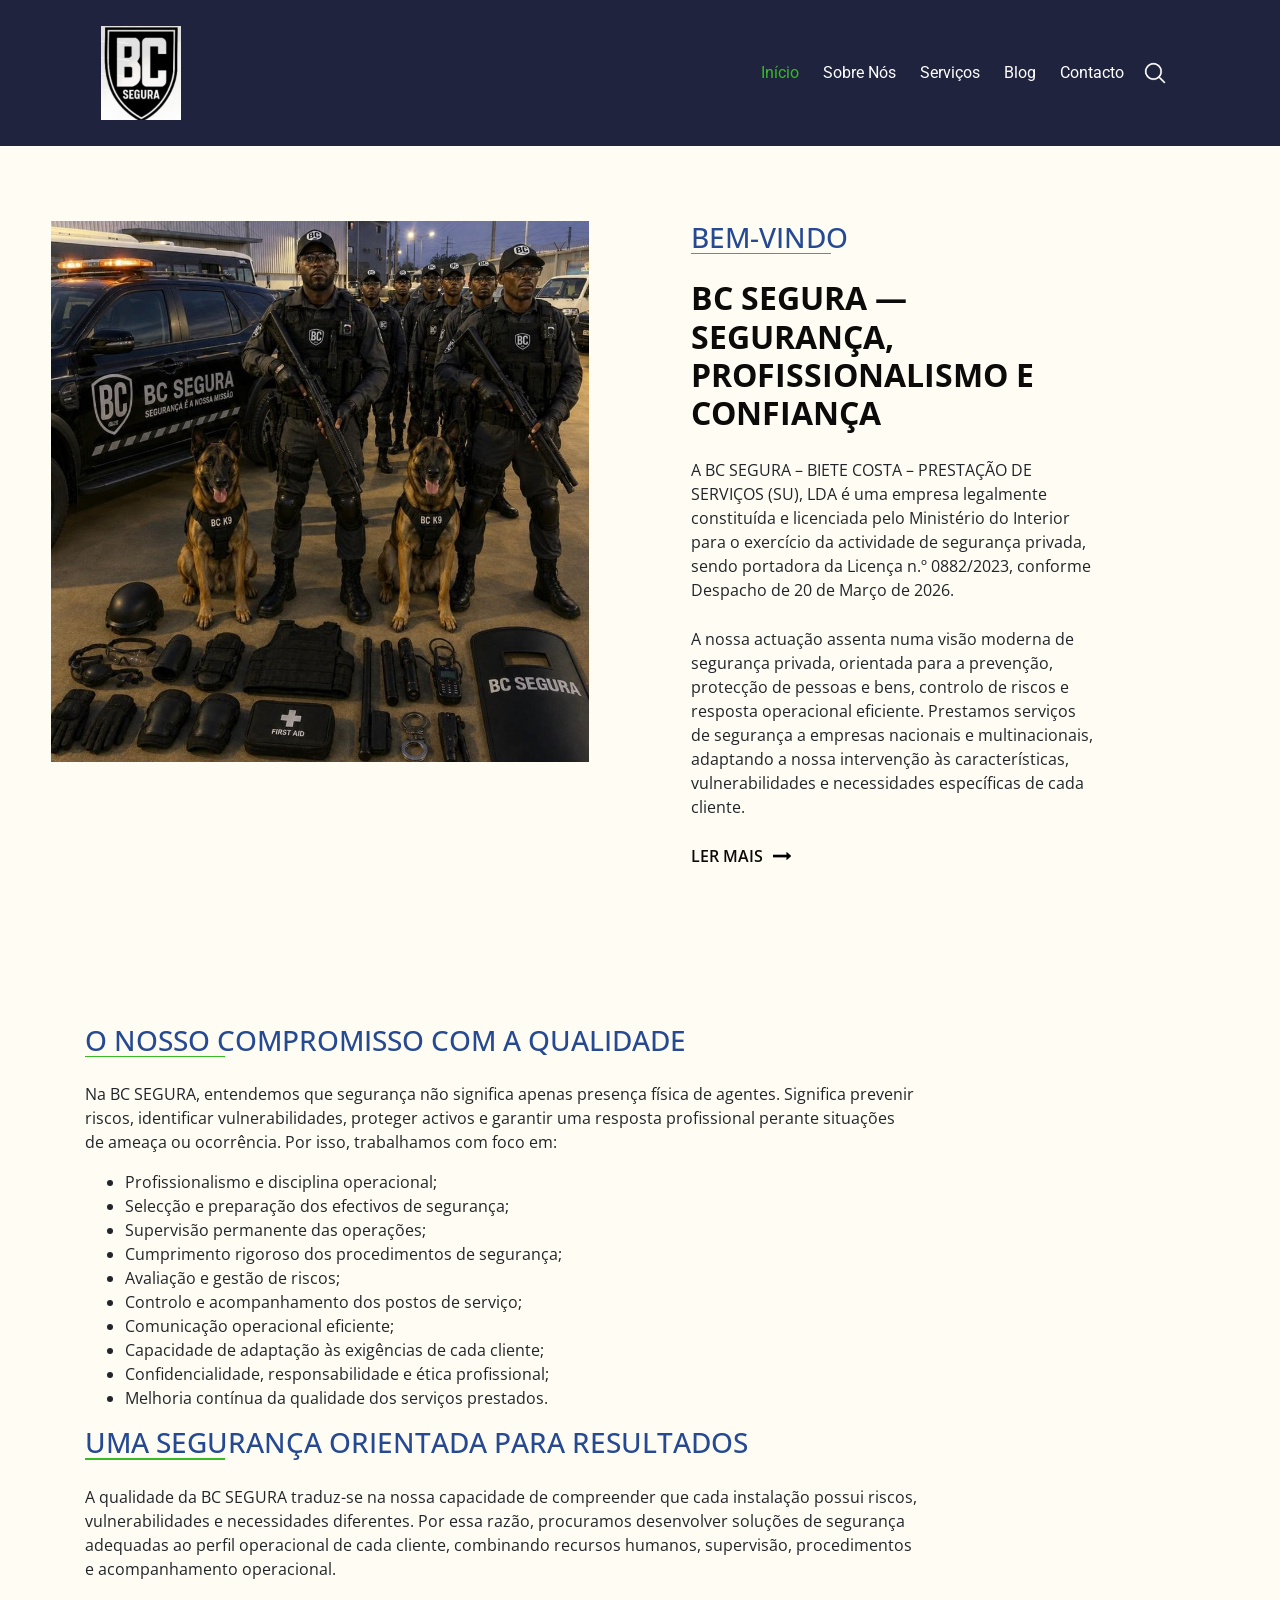
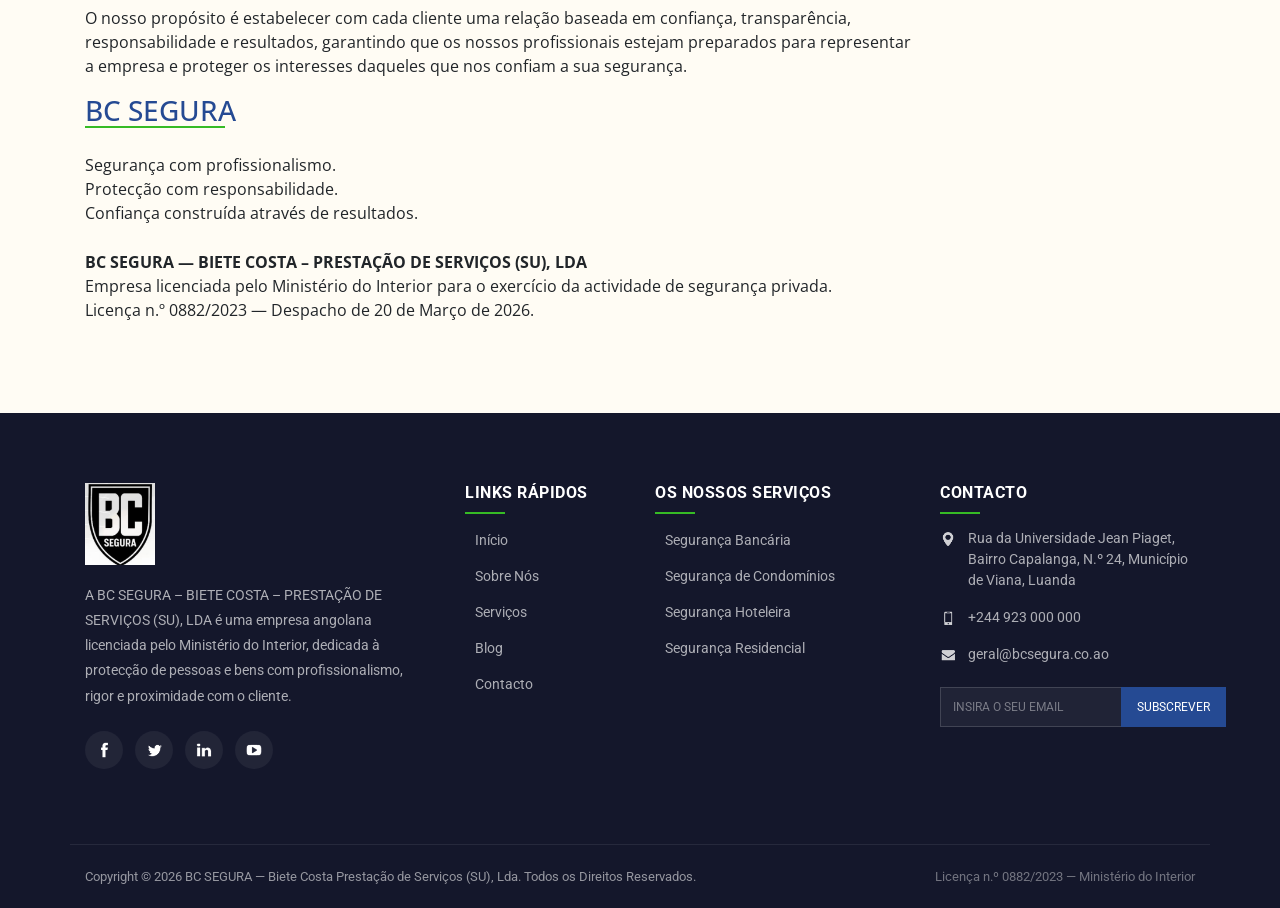
==== public/about.html @ d8d8427f "primeiro commit" ====
<!DOCTYPE html>
<html>

<head>
  <!-- Basic -->
  <meta charset="utf-8" />
  <meta http-equiv="X-UA-Compatible" content="IE=edge" />
  <!-- Mobile Metas -->
  <meta name="viewport" content="width=device-width, initial-scale=1, shrink-to-fit=no" />
  <!-- Site Metas -->
  <meta name="keywords" content="" />
  <meta name="description" content="" />
  <meta name="author" content="" />

  <title>BC Segura</title>

  <!-- slider stylesheet -->
  <link rel="stylesheet" type="text/css"
    href="https://cdnjs.cloudflare.com/ajax/libs/OwlCarousel2/2.1.3/assets/owl.carousel.min.css" />

  <!-- bootstrap core css -->
  <link rel="stylesheet" type="text/css" href="css/bootstrap.css" />

  <!-- fonts style -->
  <link href="https://fonts.googleapis.com/css?family=Open+Sans:300,400,600,700|Roboto:400,500&display=swap"
    rel="stylesheet" />
  <!-- Custom styles for this template -->
  <link href="css/style.css" rel="stylesheet" />
  <!-- responsive style -->
  <link href="css/responsive.css" rel="stylesheet" />
</head>

<body>
  <!-- header section strats -->
  <header class="header_section">
    <div class="container">
      <nav class="navbar navbar-expand-lg custom_nav-container ">
        <a class="navbar-brand" href="#">
          <div class="logo_box">
            <img src="images/logo.png" alt="" />
          </div>
        </a>
        <button class="navbar-toggler" type="button" data-toggle="collapse" data-target="#navbarSupportedContent"
          aria-controls="navbarSupportedContent" aria-expanded="false" aria-label="Toggle navigation">
          <span class="navbar-toggler-icon"></span>
        </button>

        <div class="collapse navbar-collapse" id="navbarSupportedContent">
          <ul class="navbar-nav ml-auto mr-2">
            <li class="nav-item active">
              <a class="nav-link" href="index.html">Início <span class="sr-only">(actual)</span></a>
            </li>
            <li class="nav-item">
              <a class="nav-link" href="about.html">Sobre Nós</a>
            </li>
            <li class="nav-item">
              <a class="nav-link" href="service.html">Serviços</a>
            </li>
            <li class="nav-item">
              <a class="nav-link" href="blog.html">Blog</a>
            </li>
            <li class="nav-item">
              <a class="nav-link" href="contact.html">Contacto</a>
            </li>
          </ul>
          <form class="form-inline my-2 my-lg-0">
            <input class="form-control nav_search-input mr-sm-2 d-none" type="search" placeholder="Pesquisar"
              aria-label="Pesquisar" value="" />
            <button class="btn  my-2 my-sm-0 nav_search-btn" type="submit"></button>
          </form>
        </div>
      </nav>
    </div>
  </header>
  <!-- end header section -->

  <!-- slider section -->


  <!-- end slider section -->

  <!-- welcome section -->
  <section class="welcome_section layout_padding">
    <div class="container-fluid">
      <div class="row">
        <div class=" col-md-6">
          <div>
            <img class="img-fluid" src="images/welcome.jpg" alt="" />
          </div>
        </div>
        <div class=" col-md-6">
          <div class="welcome_detail">
            <h3>
              Bem-vindo
            </h3>
            <h2>
              BC SEGURA — Segurança, Profissionalismo e Confiança
            </h2>
            <p>
              A BC SEGURA – BIETE COSTA – PRESTAÇÃO DE SERVIÇOS (SU), LDA é uma empresa
              legalmente constituída e licenciada pelo Ministério do Interior para o
              exercício da actividade de segurança privada, sendo portadora da Licença
              n.º 0882/2023, conforme Despacho de 20 de Março de 2026.
            </p>
            <p>
              A nossa actuação assenta numa visão moderna de segurança privada, orientada
              para a prevenção, protecção de pessoas e bens, controlo de riscos e resposta
              operacional eficiente. Prestamos serviços de segurança a empresas nacionais
              e multinacionais, adaptando a nossa intervenção às características,
              vulnerabilidades e necessidades específicas de cada cliente.
            </p>
            <div class="welcome_detail-btn">
              <a href="about.html#quality">
                <span>
                  Ler Mais
                </span>
                <img src="images/arrow-black.png" alt="" class="ml-2" />
              </a>
            </div>
          </div>
        </div>
      </div>
    </div>
  </section>
  <!-- end welcome section -->

  <!-- quality section -->
  <section id="quality" class="welcome_section layout_padding">
    <div class="container">
      <div class="welcome_detail">
        <h3>
          O nosso compromisso com a qualidade
        </h3>
        <p>
          Na BC SEGURA, entendemos que segurança não significa apenas presença física de
          agentes. Significa prevenir riscos, identificar vulnerabilidades, proteger
          activos e garantir uma resposta profissional perante situações de ameaça ou
          ocorrência. Por isso, trabalhamos com foco em:
        </p>
        <ul>
          <li>Profissionalismo e disciplina operacional;</li>
          <li>Selecção e preparação dos efectivos de segurança;</li>
          <li>Supervisão permanente das operações;</li>
          <li>Cumprimento rigoroso dos procedimentos de segurança;</li>
          <li>Avaliação e gestão de riscos;</li>
          <li>Controlo e acompanhamento dos postos de serviço;</li>
          <li>Comunicação operacional eficiente;</li>
          <li>Capacidade de adaptação às exigências de cada cliente;</li>
          <li>Confidencialidade, responsabilidade e ética profissional;</li>
          <li>Melhoria contínua da qualidade dos serviços prestados.</li>
        </ul>

        <h3>
          Uma segurança orientada para resultados
        </h3>
        <p>
          A qualidade da BC SEGURA traduz-se na nossa capacidade de compreender que cada
          instalação possui riscos, vulnerabilidades e necessidades diferentes. Por essa
          razão, procuramos desenvolver soluções de segurança adequadas ao perfil
          operacional de cada cliente, combinando recursos humanos, supervisão,
          procedimentos e acompanhamento operacional.
        </p>
        <p>
          O nosso propósito é estabelecer com cada cliente uma relação baseada em
          confiança, transparência, responsabilidade e resultados, garantindo que os
          nossos profissionais estejam preparados para representar a empresa e proteger
          os interesses daqueles que nos confiam a sua segurança.
        </p>

        <h3>
          BC SEGURA
        </h3>
        <p>
          Segurança com profissionalismo.<br />
          Protecção com responsabilidade.<br />
          Confiança construída através de resultados.
        </p>

        <p>
          <strong>BC SEGURA — BIETE COSTA – PRESTAÇÃO DE SERVIÇOS (SU), LDA</strong><br />
          Empresa licenciada pelo Ministério do Interior para o exercício da actividade
          de segurança privada.<br />
          Licença n.º 0882/2023 — Despacho de 20 de Março de 2026.
        </p>
      </div>
    </div>
  </section>
  <!-- end quality section -->

  <!-- footer section -->
  <footer class="footer_section">
    <div class="container">
      <div class="row footer_top">
        <div class="col-lg-4 col-md-6 footer_col footer_about">
          <div class="footer_logo">
            <img src="images/logo.png" alt="BC SEGURA" />
          </div>
          <p>
            A BC SEGURA – BIETE COSTA – PRESTAÇÃO DE SERVIÇOS (SU), LDA é uma empresa
            angolana licenciada pelo Ministério do Interior, dedicada à protecção de
            pessoas e bens com profissionalismo, rigor e proximidade com o cliente.
          </p>
          <div class="footer_social">
            <a href="" aria-label="Facebook"><img src="images/fb.png" alt="Facebook" /></a>
            <a href="" aria-label="Twitter"><img src="images/twitter.png" alt="Twitter" /></a>
            <a href="" aria-label="LinkedIn"><img src="images/linkedin.png" alt="LinkedIn" /></a>
            <a href="" aria-label="YouTube"><img src="images/youtube.png" alt="YouTube" /></a>
          </div>
        </div>

        <div class="col-lg-2 col-md-6 footer_col">
          <h4>Links Rápidos</h4>
          <ul class="footer_links">
            <li><a href="index.html">Início</a></li>
            <li><a href="about.html">Sobre Nós</a></li>
            <li><a href="service.html">Serviços</a></li>
            <li><a href="blog.html">Blog</a></li>
            <li><a href="contact.html">Contacto</a></li>
          </ul>
        </div>

        <div class="col-lg-3 col-md-6 footer_col">
          <h4>Os Nossos Serviços</h4>
          <ul class="footer_links">
            <li><a href="service.html">Segurança Bancária</a></li>
            <li><a href="service.html">Segurança de Condomínios</a></li>
            <li><a href="service.html">Segurança Hoteleira</a></li>
            <li><a href="service.html">Segurança Residencial</a></li>
          </ul>
        </div>

        <div class="col-lg-3 col-md-6 footer_col">
          <h4>Contacto</h4>
          <div class="footer_contact-item">
            <img src="images/location.png" alt="" />
            <span>Rua da Universidade Jean Piaget, Bairro Capalanga, N.º 24, Município de Viana, Luanda</span>
          </div>
          <div class="footer_contact-item">
            <img src="images/phone.png" alt="" />
            <span>+244 923 000 000</span>
          </div>
          <div class="footer_contact-item">
            <img src="images/mail.png" alt="" />
            <span>geral@bcsegura.co.ao</span>
          </div>
          <form class="footer_newsletter" action="">
            <input type="email" placeholder="INSIRA O SEU EMAIL" required />
            <button type="submit">Subscrever</button>
          </form>
        </div>
      </div>

      <div class="footer_bottom">
        <p>
          Copyright &copy; 2026 BC SEGURA — Biete Costa Prestação de Serviços (SU), Lda.
          Todos os Direitos Reservados.
        </p>
        <p class="footer_license">
          Licença n.º 0882/2023 — Ministério do Interior
        </p>
      </div>
    </div>
  </footer>
  <!-- end footer section -->

  <script type="text/javascript" src="js/jquery-3.4.1.min.js"></script>
  <script type="text/javascript" src="js/bootstrap.js"></script>
  <script type="text/javascript" src="https://cdnjs.cloudflare.com/ajax/libs/OwlCarousel2/2.2.1/owl.carousel.min.js">
  </script>
  <script type="text/javascript">
    $(".owl-carousel").owlCarousel({
      loop: true,
      margin: 20,
      nav: true,
      navText: [],
      autoplay: true,
      autoplayHoverPause: true,
      responsive: {
        0: {
          items: 1
        },
        600: {
          items: 2
        },
        1000: {
          items: 3
        }
      }
    });
  </script>

  <script>
    $(".nav_search-btn").click(function () {
      if ($(".nav_search-input").hasClass("d-none")) {
        event.preventDefault();
        $(".nav_search-input")
          .animate({
              left: "-1000px"
            },
            "1000000"
          )
          .removeClass("d-none");
      } else {
        $(".nav_search-input")
          .animate({
              left: "0px"
            },
            "1000000"
          )
          .addClass("d-none");
      }
    });
  </script>





</body>

</html>
---- public/css/style.css ----
body {
  font-family: "Open Sans", sans-serif;
  background-color: #fffcf4;
}

.layout_padding {
  padding: 75px 0;
}

.layout_padding-top {
  padding-top: 75px;
}

.layout_padding-bottom {
  padding-bottom: 75px;
}

/*header section*/

.header_section {
  font-family: "Roboto", sans-serif;
  background-color: #1f233e;
  color: #fff;
  min-height: 90px;
  padding: 1% 0;
}

.custom_nav-container.navbar-expand-lg .navbar-nav .nav-link {
  color: #fff;
  padding-left: 12px;
  padding-right: 12px;
  position: relative;
  transition: color 0.25s ease;
}

.custom_nav-container.navbar-expand-lg .navbar-nav .nav-item.active .nav-link,
.custom_nav-container.navbar-expand-lg .navbar-nav .nav-link:hover {
  color: #36bb25;
}

a,
a:hover,
a:focus {
  text-decoration: none;
  transition: all 0.25s ease;
}

.btn,
.btn:focus {
  outline: none !important;
  box-shadow: none;
}

img {
  transition: transform 0.35s ease, filter 0.35s ease;
}

.custom_nav-container .navbar-toggler {
  border-color: #fff;
  outline: none;
}

.custom_nav-container .navbar-toggler .navbar-toggler-icon {
  background-image: url(../images/menu.png);
}

.custom_nav-container .nav_search-btn {
  background-image: url(../images/search-icon.png);

  background-size: 22px;
  background-repeat: no-repeat;
  background-position-y: 7px;
  width: 35px;
  height: 35px;
  padding: 0;
  border: none;
}

.navbar {
}

.nav-link:hover {
  color: #fefefe;
}

.logo_box {
  width: 80px;
}

.logo_box img {
  width: 100%;
}

.call_to_btn {
  display: inline-block;
  color: #fefefe;
  padding: 10px 35px;
  background-color: #f6bb08;
  margin-top: 5%;
  margin-bottom: 20%;
  border-radius: 0;
}

/*end header section*/

/* slider section */

.slider_section {
  height: calc(100vh - 90px);
}

.slider_section .carousel-indicators {
  top: 50%;
  left: -75px;
  transform: translateY(-50%);
  display: block;
  bottom: unset;
  right: unset;
}

.slider_section .carousel-indicators li {
  width: 16px;
  height: 16px;
  opacity: 1;
  margin: 0 auto;
}

.slider_section .carousel-indicators .active {
  width: 24px;
  height: 24px;
  background-color: #2561db;
}

.carousel-control-prev,
.carousel-control-next {
  display: none;
}

.vert .carousel-item-next.carousel-item-left,
.vert .carousel-item-prev.carousel-item-right {
  -webkit-transform: translate3d(0, 0, 0);
  transform: translate3d(0, 0, 0);
}

.vert .carousel-item-next,
.vert .active.carousel-item-right {
  -webkit-transform: translate3d(0, 100%, 0);
  transform: translate3d(0, 100% 0);
}

.vert .carousel-item-prev,
.vert .active.carousel-item-left {
  -webkit-transform: translate3d(0, -100%, 0);
  transform: translate3d(0, -100%, 0);
}

.slider_section .slider_box {
  display: flex;
  position: relative;
  height: calc(100vh - 90px);
  background-image: url(../images/banner.jpg);
  background-size: cover;
  background-repeat: no-repeat;
  overflow: hidden;
}

.slider_section .slider_box .fixed_company-detail {
  position: absolute;
  top: 50%;
  right: 6%;
  transform: translate(0, -50%);
  max-height: 70%;
  overflow: hidden;
}

.slider_section .slider_box .fixed_company-detail p {
  width: 14px;
  text-align: center;
  word-break: break-word;
  color: #fff;
  text-transform: uppercase;
  font-size: 13px;
  letter-spacing: 1px;
  line-height: 1.3;
  margin: 0;
}

.slider_section .slider_box .slider-detail {
  color: #fff;
  width: 60%;
  margin-top: 14%;
  margin-left: 20%;
}

.slider_section .slider_box .slider-detail .slider_detail-heading h2 {
  font-weight: 100;
  text-transform: uppercase;
}

.slider_section .slider_box .slider-detail .slider_detail-heading h1 {
  font-weight: 700;
  text-transform: uppercase;
}

.slider_section .slider_box .slider-detail .slider_detail-text {
  width: 55%;
  color: #f8fafd;
}

.slider_section .slider_box .slider-detail .slider_detail-btn {
  display: flex;
}

.slider_section .slider_box .slider-detail .slider_detail-btn a {
  margin-top: 28px;
  padding: 16px 20px;
  background-color: #2561db;
  color: #fff;
}

/* end slider section */

/* welcome section */
.welcome_section {
}

.welcome_section .col-md-6 {
  padding: 0 4%;
}

.welcome_detail {
  width: 75%;
}

.welcome_detail h2 {
  text-transform: uppercase;
  color: #0c0b09;
  font-weight: bold;
}

.welcome_detail h3 {
  text-transform: uppercase;
  color: #254a93;
  position: relative;
}

.welcome_detail h3::after {
  position: absolute;
  bottom: 0;
  left: 0;
  content: "";
  height: 1.5px;
  width: 140px;
  background-color: #36bb25;
}

.welcome_detail h2,
.welcome_detail p,
.welcome_detail .welcome_detail-btn {
  margin-top: 25px;
}

.welcome_section .welcome_detail-btn a {
  display: inline-flex;
  align-items: center;
  text-transform: uppercase;
  font-weight: 600;
  color: #0c0b09;
  padding-bottom: 4px;
  border-bottom: 2px solid transparent;
  transition: border-color 0.25s ease, color 0.25s ease;
}

.welcome_section .welcome_detail-btn a:hover {
  color: #254a93;
  border-bottom-color: #36bb25;
}

.welcome_section .welcome_detail-btn a img {
  width: 25px;
  transition: transform 0.25s ease;
}

.welcome_section .welcome_detail-btn a:hover img {
  transform: translateX(6px);
}

/* end welcome section */

/* service section */

.service_section .container {
  padding: 0 50px;
}

.service_detail h2 {
  text-transform: uppercase;
  color: #0c0b09;
  font-weight: bold;
}

.service_detail h3 {
  text-transform: uppercase;
  color: #254a93;
  position: relative;
}

.service_detail h3::after {
  position: absolute;
  bottom: 0;
  left: 0;
  content: "";
  height: 1.5px;
  width: 45px;
  background-color: #36bb25;
}

.service_section .service_img-container {
  display: flex;
  flex-wrap: wrap;
  padding-top: 40px;
}

.service_section .service_img-container .service_img-box {
  display: flex;
  justify-content: center;
  align-items: center;
  min-width: 300px;
  height: 325px;
  background-size: cover;
  background-position: center;
  border-radius: 6px;
  overflow: hidden;
  position: relative;
  transition: box-shadow 0.3s ease;
}

.service_section .service_img-container .service_img-box::after {
  content: "";
  position: absolute;
  inset: 0;
  background: linear-gradient(180deg, rgba(0, 0, 0, 0) 40%, rgba(0, 0, 0, 0.55) 100%);
  opacity: 0.7;
  transition: opacity 0.3s ease;
}

.service_section .service_img-container .service_img-box a {
  position: relative;
  z-index: 1;
}

.service_section .service_img-container .service_img-box:hover {
  box-shadow: 0 12px 28px rgba(0, 0, 0, 0.25);
}

.service_img-container .service_img-box.i-box-1 {
  width: 60%;
  background-image: url(../images/s-1.jpg);
}

.service_img-container .service_img-box.i-box-2 {
  width: 40%;
  background-image: url(../images/s-2.jpg);
}

.service_img-container .service_img-box.i-box-3 {
  width: 40%;
  background-image: url(../images/s-3.jpg);
}

.service_img-container .service_img-box.i-box-4 {
  width: 60%;
  background-image: url(../images/s-4.jpg);
}

.service_section .service_img-container a,
.service_section .service_img-container a:hover {
  color: #fff;
  text-transform: uppercase;
  padding: 15px 40px;
}

.service_section .service_img-container .service_img-box:hover {
  cursor: pointer;
}

.service_section .service_img-container .service_img-box:hover a {
  background-color: #2561db;
}

.service_btn {
  margin-top: 20px;
  display: flex;
  justify-content: center;
}

.service_btn a,
.service_btn a:hover {
  text-transform: uppercase;

  color: #0c0b09;
}

.service_btn a img {
  width: 25px;
}

/* end service section */

/* security section */
.security_section {
}

.security_section h2 {
  text-transform: uppercase;
  color: #0c0b09;
  font-weight: bold;
  text-align: center;
  margin-bottom: 35px;
}

.security_section h3 {
  text-transform: uppercase;
  color: #254a93;
  position: relative;
  text-align: center;
}

.security_section h3::after {
  position: absolute;
  bottom: 0;
  left: 50%;
  transform: translateX(-50%);
  content: "";
  height: 1.5px;
  width: 140px;
  background-color: #36bb25;
}

.security_section .security_container {
  width: 90%;
  margin: 0 auto;
}

.security_section .security_img-box {
  display: flex;
  justify-content: center;
  align-items: center;
  background-size: cover;
  background-position: center;
  width: 300px;
  height: 490px;
  margin: 0 auto;
  z-index: 999;
  border-radius: 8px;
  overflow: hidden;
  box-shadow: 0 8px 20px rgba(0, 0, 0, 0.15);
}

.security_section .security_img-box img {
  width: 100%;
  height: 100%;
  object-fit: cover;
  object-position: top center;
}

.security_section .security_img-box:hover img {
  transform: scale(1.06);
}

.security_section .security_img-box.i-box-1 {
  background-image: url(../images/security-1.jpg);
}

.security_section .security_img-box.i-box-2 {
  background-image: url(../images/security-2.jpg);
}

.security_section .security_img-box.i-box-3 {
  background-image: url(../images/security-3.jpg);
}

.security_section .security_img-box a {
  display: none;
  opacity: 0;
  text-transform: uppercase;
  padding: 8px 12px;
  border: 1.5px solid #f0f0f0;
  color: #fff;
}

.security_section .security_img-box:hover a {
  display: inline-block;
  opacity: 1;
}

.security_btn {
  margin-top: 20px;
  display: flex;
  justify-content: center;
}

.security_btn a,
.security_btn a:hover {
  text-transform: uppercase;

  color: #0c0b09;
}

.security_btn a img {
  width: 25px;
}

.owl-carousel .owl-nav,
.owl-carousel .owl-nav.disabled {
  display: flex;
  justify-content: space-between;
  width: 100%;
  z-index: 0;
}

.owl-carousel .owl-nav .owl-next,
.owl-carousel .owl-nav .owl-prev {
  position: absolute;
  top: 50%;
  background-color: #254a93;
  width: 70px;
  height: 40px;
  background-repeat: no-repeat;
  background-size: 22px;
  background-position: 50%;
  transform: translateY(-50%);
}

.owl-carousel .owl-nav .owl-next {
  right: -25px;
  background-image: url(../images/right-arrow.png);
}

.owl-carousel .owl-nav .owl-prev {
  left: -25px;
  background-image: url(../images/left-arrow.png);
}

/* end security section */

.story_section {
  padding: 0 4%;
  margin-bottom: 30px;
}

.story_section .row {
  display: flex;
  flex-wrap: wrap;
  align-items: stretch;
}

.story_section .container-fluid {
  -webkit-box-shadow: 1px -1px 24px -13px rgba(0, 0, 0, 0.75);
  -moz-box-shadow: 1px -1px 24px -13px rgba(0, 0, 0, 0.75);
  box-shadow: 1px -1px 24px -13px rgba(0, 0, 0, 0.75);
}

.story_section .col-md-6 {
  flex: 0 0 50%;
  max-width: 50%;
  padding: 0;
  display: flex;
  align-items: center;
  background-color: #fcfcfc;
}

.story_section .col-md-6 img {
  width: 100%;
  height: 460px;
  object-fit: cover;
  object-position: center;
  display: block;
}

.story_detail {
  margin-left: 40px;
  padding-right: 40px;
  width: 100%;
  box-sizing: border-box;
}

.story_detail h2 {
  text-transform: uppercase;
  color: #0c0b09;
  font-weight: bold;
}

.story_detail h3 {
  text-transform: uppercase;
  color: #254a93;

  margin: 0;
}

.story_detail .story_detail-btn {
  margin-top: 25px;
}

.story_section .story_detail-btn a,
.story_section .story_detail-btn a:hover {
  text-transform: uppercase;

  color: #0c0b09;
}

.welcome_section .welcome_detail-btn a,
.service_btn a,
.security_btn a,
.story_section .story_detail-btn a {
  display: inline-flex;
  align-items: center;
}

.welcome_section .welcome_detail-btn a img,
.service_btn a img,
.security_btn a img,
.story_section .story_detail-btn a img {
  width: 22px;
  height: 22px;
  object-fit: contain;
  flex-shrink: 0;
}

.contact_form-container {
  background-image: url(../images/guards.jpg);
}

.contact_form-container form {
  display: flex;
  flex-direction: column;
  align-items: flex-start;
}

.contact_form-container .contact_box {
  background-color: #fff;
  padding: 35px 40px;
  width: 50%;
  height: 60%;
  margin: 100px 50px;
}

.contact_form-container form input,
.contact_form-container form input:focus,
.contact_form-container form input:active {
  border: none;
  background-color: transparent;
  border-bottom: 1px solid #00cc99;
  width: 85%;
  margin-top: 12px;
  outline: none;
}

.contact_form-container form button {
  border: none;
  background-color: #254a93;
  color: #fff;
  padding: 8px 20px;
  margin-top: 15px;
  border-radius: 3px;
  text-transform: uppercase;
  letter-spacing: 0.5px;
  transition: background-color 0.25s ease;
}

.contact_form-container form button:hover {
  background-color: #36bb25;
}

.contact_section .row .col-md-6 {
  padding: 0;
}

/* end contact section */

/* footer section */

.footer_section {
  background-color: #14172b;
  font-family: "Roboto", sans-serif;
  padding: 70px 0 0 0;
}

.footer_top {
  padding-bottom: 45px;
  border-bottom: 1px solid rgba(255, 255, 255, 0.08);
}

.footer_col {
  margin-bottom: 30px;
}

.footer_col h4 {
  color: #fff;
  text-transform: uppercase;
  font-size: 16px;
  font-weight: 700;
  letter-spacing: 0.5px;
  position: relative;
  margin-bottom: 26px;
}

.footer_col h4::after {
  content: "";
  position: absolute;
  left: 0;
  bottom: -12px;
  width: 40px;
  height: 2px;
  background-color: #36bb25;
}

.footer_logo img {
  width: 70px;
  margin-bottom: 18px;
}

.footer_about p {
  color: rgba(255, 255, 255, 0.65);
  font-size: 14px;
  line-height: 1.8;
  max-width: 340px;
}

.footer_social {
  display: flex;
  gap: 12px;
  margin-top: 22px;
}

.footer_social a {
  display: flex;
  align-items: center;
  justify-content: center;
  width: 38px;
  height: 38px;
  background-color: rgba(255, 255, 255, 0.06);
  border-radius: 50%;
  transition: background-color 0.25s ease, transform 0.25s ease;
}

.footer_social a:hover {
  background-color: #36bb25;
  transform: translateY(-3px);
}

.footer_social a img {
  width: 16px;
  filter: brightness(0) invert(1);
}

.footer_links {
  list-style: none;
  padding: 0;
  margin: 0;
}

.footer_links li {
  margin-bottom: 12px;
}

.footer_links li a {
  color: rgba(255, 255, 255, 0.65);
  font-size: 14px;
  position: relative;
  padding-left: 0;
  transition: padding-left 0.25s ease, color 0.25s ease;
}

.footer_links li a::before {
  content: "›";
  margin-right: 6px;
  color: #36bb25;
  opacity: 0;
  transition: opacity 0.25s ease;
}

.footer_links li a:hover {
  color: #fff;
  padding-left: 4px;
}

.footer_links li a:hover::before {
  opacity: 1;
}

.footer_contact-item {
  display: flex;
  align-items: flex-start;
  gap: 12px;
  margin-bottom: 16px;
}

.footer_contact-item img {
  width: 16px;
  margin-top: 3px;
  filter: brightness(0) invert(1);
  opacity: 0.8;
}

.footer_contact-item span {
  color: rgba(255, 255, 255, 0.65);
  font-size: 14px;
  line-height: 1.5;
}

.footer_newsletter {
  display: flex;
  margin-top: 22px;
  max-width: 280px;
}

.footer_newsletter input {
  flex: 1;
  border: 1px solid rgba(255, 255, 255, 0.15);
  border-right: none;
  background-color: rgba(255, 255, 255, 0.05);
  color: #fff;
  font-size: 12px;
  padding: 10px 12px;
  outline: none;
}

.footer_newsletter input::placeholder {
  color: rgba(255, 255, 255, 0.4);
}

.footer_newsletter button {
  border: none;
  background-color: #254a93;
  color: #fff;
  font-size: 12px;
  text-transform: uppercase;
  padding: 0 16px;
  transition: background-color 0.25s ease;
}

.footer_newsletter button:hover {
  background-color: #36bb25;
}

.footer_bottom {
  display: flex;
  flex-wrap: wrap;
  align-items: center;
  justify-content: space-between;
  padding: 22px 0;
}

.footer_bottom p {
  color: rgba(255, 255, 255, 0.55);
  font-size: 13px;
  margin: 0;
}

.footer_bottom .footer_license {
  color: rgba(255, 255, 255, 0.4);
}

.footer_bottom a {
  color: rgba(255, 255, 255, 0.75);
}

@media (max-width: 767px) {
  .footer_bottom {
    flex-direction: column;
    align-items: flex-start;
    gap: 6px;
  }
}

/* end footer section*/
---- public/css/responsive.css ----
@media (max-width: 1120px) {}

@media (max-width: 992px) {
    .welcome_detail {
        width: 100%;

    }

    .fixed_company-detail {
        display: none;
    }

    .service_img-container .service_img-box.i-box-1 {
        width: 100%;
    }

    .service_img-container .service_img-box.i-box-2 {
        width: 100%;
    }

    .service_img-container .service_img-box.i-box-3 {
        width: 100%;
    }

    .service_img-container .service_img-box.i-box-4 {
        width: 100%;
    }

    .contact_form-container .contact_box {
        width: 75%;

    }

    .contact_form-container form input,
    .contact_form-container form input:focus,
    .contact_form-container form input:active {
        width: 100%;
    }

    .service_img-container .service_img-box {
        margin-top: 35px;
    }

    .info_section .news_container .social_container {

        width: 100%;
    }

    .footer_about p,
    .footer_newsletter {
        max-width: 100%;
    }

    .owl-carousel .owl-nav,
    .owl-carousel .owl-nav.disabled {

        display: flex;
        position: absolute;
        top: 110%;
        transform: translate(-50%);
        justify-content: space-between;
        width: 40%;
        z-index: 0;
        left: 50%;

    }
}

@media (max-width: 768px) {
    .welcome_detail {

        margin-top: 25px;
    }

    .story_detail {


        margin-top: 25px;

    }

    .story_section .col-md-6 {
        flex: 0 0 100%;
        max-width: 100%;
    }

    .story_section .col-md-6 img {
        height: 300px;
    }

    .story_detail {
        margin-left: 0;
        padding: 0 4%;
    }

    .contact_form-container form input,
    .contact_form-container form input:focus,
    .contact_form-container form input:active {

        width: 85%;

    }

    .service_section .container {

        padding: 0;

    }

    .col-md-4.address_container {

        margin-top: 25px;

    }

    .col-md-4.news_container {

        margin-top: 25px;

    }

    .contact_section .row .col-md-6 {

        padding: 0;
        display: flex;
        align-items: center;
        justify-content: center;

    }
}

@media (max-width: 576px) {
    .slider_section .slider_box .slider-detail .slider_detail-text {

        width: 85%;
    }

    .service_section .container {

        width: 90%;
    }

    .slider_section .carousel-indicators {

        top: 95%;
        left: 25%;

        display: flex;

        justify-content: space-between;
        width: 100px;
        align-items: center;

    }

    .owl-carousel .owl-nav,
    .owl-carousel .owl-nav.disabled {


        width: 75%;


    }

    .contact_form-container .contact_box {

        width: 85%;

    }

    .contact_form-container .contact_box {


        padding: 35px 35px;

        margin: 100px 25px;

    }

    .contact_form-container form input,
    .contact_form-container form input:focus,
    .contact_form-container form input:active {
        width: 100%;
    }

    .info_section .news_container form input {
        width: 90%;

    }

}

@media (max-width: 480px) {
    .service_section .service_img-container .service_img-box {


        min-width: 275px;
        height: 250px;


    }
}

@media (min-width: 1200px) {}
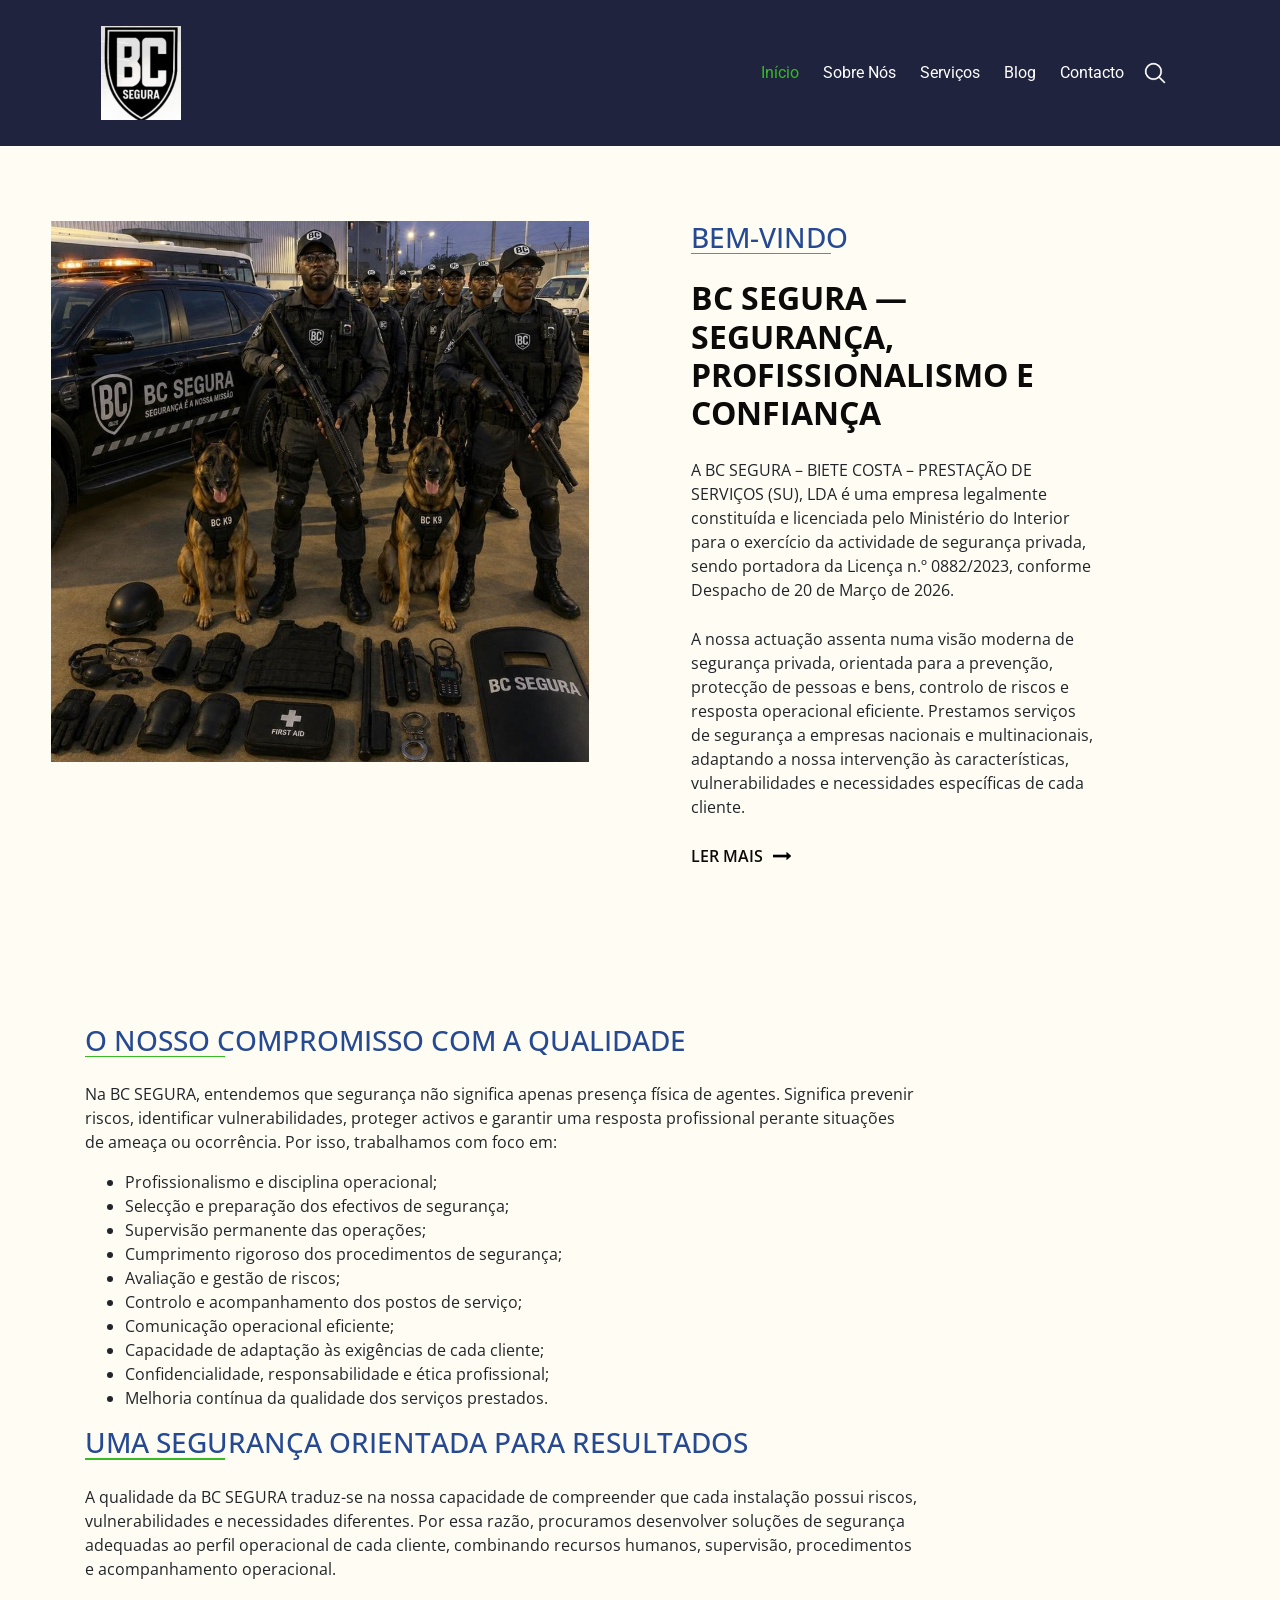
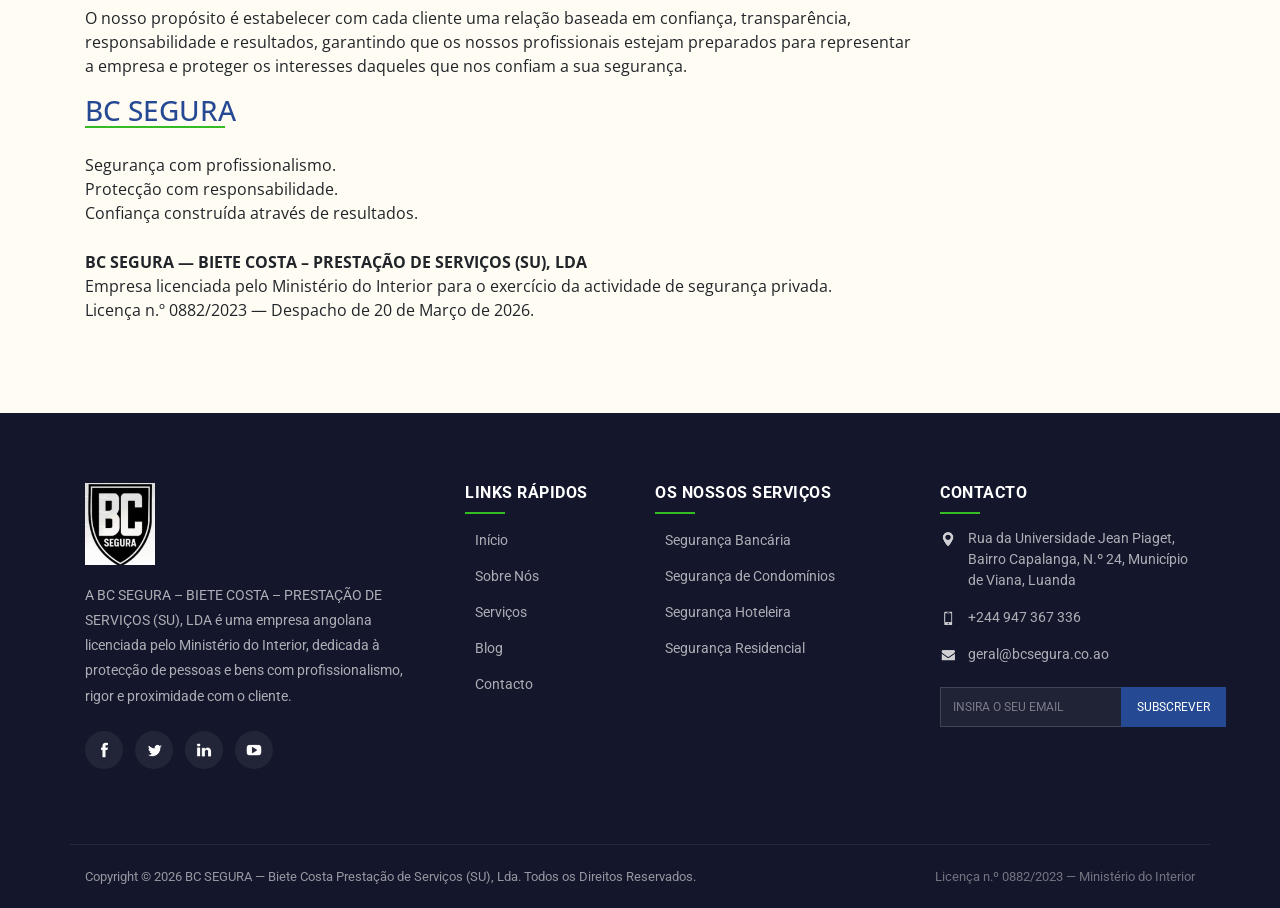
==== commit a982c291: "add fone number" ====
--- a/public/about.html
+++ b/public/about.html
@@ -237,7 +237,7 @@
           </div>
           <div class="footer_contact-item">
             <img src="images/phone.png" alt="" />
-            <span>+244 923 000 000</span>
+            <span>+244 947 367 336</span>
           </div>
           <div class="footer_contact-item">
             <img src="images/mail.png" alt="" />
